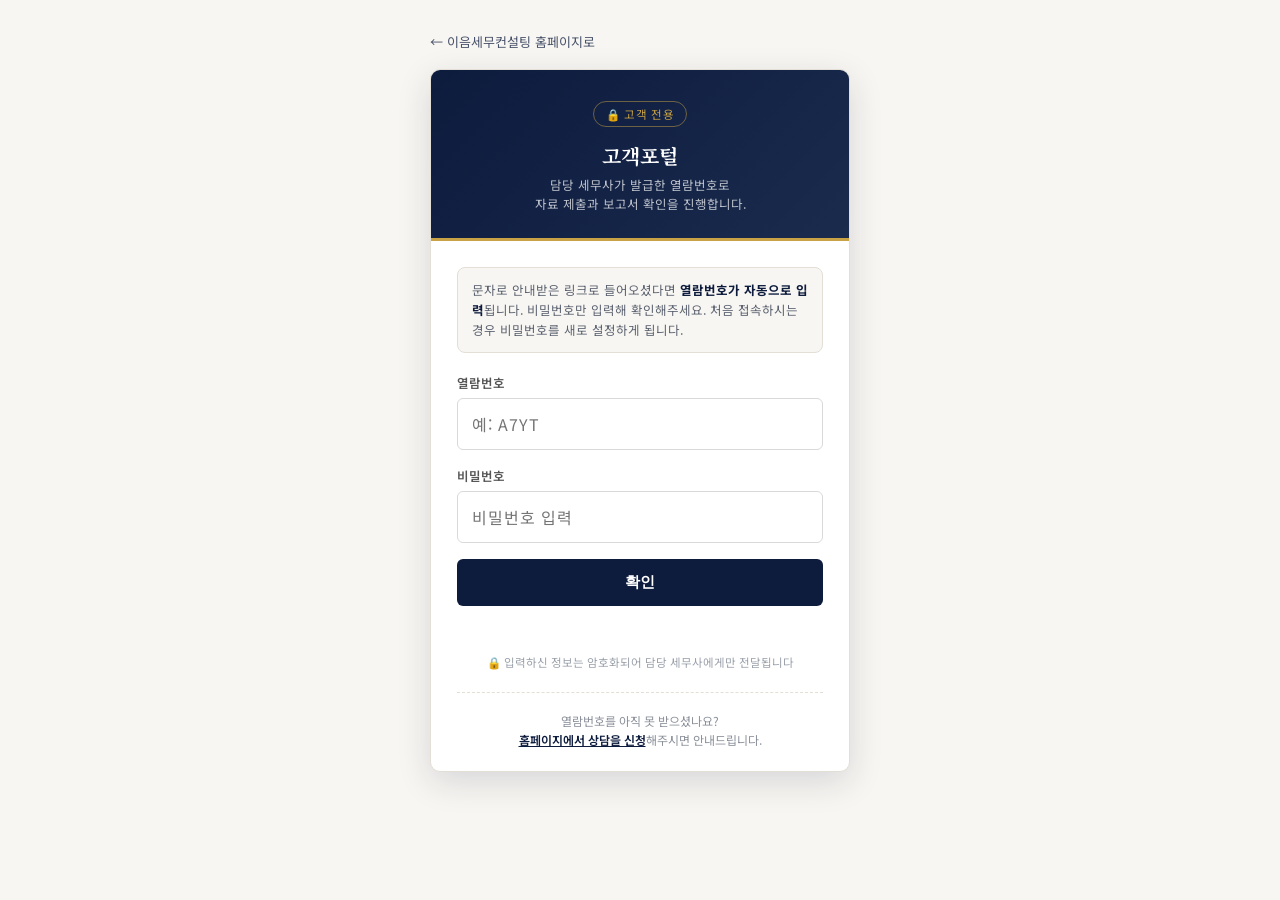
==== my/index.html @ 64a7f568 "고객포털(/my) 신설 및 홈페이지 nav에 진입 버튼 추가 - my.netax.kr을 흡수해 netax.kr/my/ 경로로 통합(로그인, 자료제출함, 보고서함) - 로그인 화면을" ====
<!DOCTYPE html>
<html lang="ko">
<head>
<meta charset="UTF-8">
<meta name="viewport" content="width=device-width, initial-scale=1.0">
<meta name="robots" content="noindex">
<title>고객포털 — 이음세무컨설팅</title>
<link rel="icon" type="image/svg+xml" href="data:image/svg+xml,%3Csvg xmlns='http://www.w3.org/2000/svg' viewBox='0 0 64 64'%3E%3Crect width='64' height='64' rx='14' fill='%231b2a41'/%3E%3Ctext x='32' y='45' font-family='Georgia,serif' font-size='34' font-weight='700' fill='%23c9a227' text-anchor='middle'%3EN%3C/text%3E%3C/svg%3E">
<link rel="preconnect" href="https://fonts.googleapis.com">
<link href="https://fonts.googleapis.com/css2?family=Noto+Sans+KR:wght@400;500;700&family=Noto+Serif+KR:wght@500;700&display=swap" rel="stylesheet">
<style>
  :root{
    --navy:#0D1B3D;
    --navy-light:#1A2B4D;
    --gold:#C8A244;
    --ink:#22293A;
    --paper:#F8F6F2;
    --line:#E3DFD6;
    --danger:#c0392b;
  }
  *{ box-sizing:border-box; margin:0; padding:0; }
  body{
    font-family:'Noto Sans KR', -apple-system, BlinkMacSystemFont, sans-serif;
    color:var(--ink);
    background:var(--paper);
    min-height:100vh;
    display:flex;
    flex-direction:column;
    align-items:center;
    padding:32px 16px;
  }
  h1,h2,.serif{ font-family:'Noto Serif KR', serif; }
  a{ color:inherit; }

  .back-link{
    width:100%; max-width:420px; margin-bottom:18px;
    font-size:13px; color:var(--navy); opacity:0.75; text-decoration:none;
    display:flex; align-items:center; gap:5px;
  }
  .back-link:hover{ opacity:1; text-decoration:underline; }

  .card{
    background:#fff;
    width:100%;
    max-width:420px;
    border-radius:10px;
    box-shadow:0 10px 34px rgba(13,27,61,0.14);
    overflow:hidden;
    border:1px solid var(--line);
  }
  .card-header{
    background:linear-gradient(135deg, var(--navy), var(--navy-light));
    border-bottom:3px solid var(--gold);
    color:#fff;
    padding:30px 26px 24px;
    text-align:center;
  }
  .card-header .badge{
    display:inline-flex; align-items:center; gap:6px;
    font-size:11.5px; letter-spacing:0.06em; color:var(--gold);
    border:1px solid rgba(200,162,68,0.5); border-radius:20px;
    padding:4px 12px; margin-bottom:14px;
  }
  .card-header h1{ font-size:20px; font-weight:700; margin-bottom:6px; }
  .card-header p{ font-size:12.5px; color:rgba(255,255,255,0.72); line-height:1.5; }

  .card-body{ padding:26px 26px 22px; }
  .intro{
    font-size:12.5px; color:#5b6270; line-height:1.6; background:#F8F6F2;
    border:1px solid var(--line); border-radius:8px; padding:12px 14px; margin-bottom:20px;
  }
  .intro b{ color:var(--navy); }

  label{ display:block; font-size:12.5px; font-weight:600; color:#555; margin-bottom:6px; }
  input{
    width:100%;
    padding:13px 14px;
    font-size:16px;
    border:1px solid #d9d9d9;
    border-radius:6px;
    margin-bottom:16px;
    letter-spacing:1px;
    font-family:inherit;
  }
  input:focus{ outline:none; border-color:var(--gold); box-shadow:0 0 0 3px rgba(200,162,68,0.15); }
  button{
    width:100%;
    padding:14px;
    font-size:15px;
    font-weight:700;
    color:#fff;
    background:var(--navy);
    border:none;
    border-radius:6px;
    cursor:pointer;
    transition:background .15s;
  }
  button:hover{ background:var(--navy-light); }
  button:disabled{ opacity:0.55; cursor:default; }

  .msg{ margin-top:14px; font-size:13px; text-align:center; min-height:18px; }
  .msg.error{ color:var(--danger); }
  .msg.info{ color:#555; }

  .footnote{
    margin-top:22px; padding-top:18px; border-top:1px dashed var(--line);
    font-size:12px; color:#8a8f99; text-align:center; line-height:1.6;
  }
  .footnote a{ color:var(--navy); font-weight:600; text-decoration:underline; }

  .secure-line{
    display:flex; align-items:center; justify-content:center; gap:6px;
    font-size:11.5px; color:#9aa0aa; margin-top:16px;
  }
</style>
</head>
<body>
  <a class="back-link" href="/">← 이음세무컨설팅 홈페이지로</a>

  <div class="card">
    <div class="card-header">
      <div class="badge">🔒 고객 전용</div>
      <h1>고객포털</h1>
      <p>담당 세무사가 발급한 열람번호로<br>자료 제출과 보고서 확인을 진행합니다.</p>
    </div>
    <div class="card-body">
      <div class="intro">
        문자로 안내받은 링크로 들어오셨다면 <b>열람번호가 자동으로 입력</b>됩니다. 비밀번호만 입력해 확인해주세요. 처음 접속하시는 경우 비밀번호를 새로 설정하게 됩니다.
      </div>
      <form id="loginForm">
        <label for="reportId">열람번호</label>
        <input id="reportId" maxlength="4" autocapitalize="characters" placeholder="예: A7YT" required>

        <label for="password" id="pwLabel">비밀번호</label>
        <input id="password" type="password" placeholder="비밀번호 입력" required>

        <button type="submit" id="submitBtn">확인</button>
      </form>
      <div class="msg" id="msg"></div>

      <div class="secure-line">🔒 입력하신 정보는 암호화되어 담당 세무사에게만 전달됩니다</div>

      <div class="footnote">
        열람번호를 아직 못 받으셨나요?<br>
        <a href="/">홈페이지에서 상담을 신청</a>해주시면 안내드립니다.
      </div>
    </div>
  </div>

  <script src="/my/config.js"></script>
  <script>
    const form = document.getElementById('loginForm');
    const msgEl = document.getElementById('msg');
    const pwLabel = document.getElementById('pwLabel');
    const submitBtn = document.getElementById('submitBtn');
    let isSetupMode = false;

    // 문자로 보내는 안내 링크(https://netax.kr/my/?report_id=XXXX)를 누르고 들어오면 열람번호를
    // 직접 입력하지 않아도 되게 자동으로 채워준다.
    (function prefillReportId(){
      const params = new URLSearchParams(location.search);
      const fromUrl = (params.get('report_id') || '').trim().toUpperCase();
      if (fromUrl) {
        document.getElementById('reportId').value = fromUrl;
        document.getElementById('password').focus();
      }
    })();

    function showMsg(text, type) {
      msgEl.textContent = text || '';
      msgEl.className = 'msg' + (type ? ' ' + type : '');
    }

    form.addEventListener('submit', async (e) => {
      e.preventDefault();
      const reportId = document.getElementById('reportId').value.trim().toUpperCase();
      const password = document.getElementById('password').value;
      if (!reportId || !password) return;

      submitBtn.disabled = true;
      showMsg('확인 중입니다...', 'info');

      try {
        const passwordHash = await sha256Hex(password);
        const result = await callGas({ action: 'login', report_id: reportId, password_hash: passwordHash });

        if (result.needs_setup) {
          isSetupMode = true;
          pwLabel.textContent = '최초 접속입니다. 사용할 비밀번호를 설정해주세요';
          showMsg(result.customer_name + '님, 비밀번호를 설정해주세요.', 'info');
          document.getElementById('password').value = '';
          submitBtn.disabled = false;
          return;
        }
        if (!result.success) {
          showMsg(result.message || '오류가 발생했습니다.', 'error');
          submitBtn.disabled = false;
          return;
        }

        saveSession({
          report_id: reportId,
          password_hash: passwordHash,
          customer_name: result.customer_name,
          case_name: result.case_name
        });

        showMsg(result.customer_name + '님, 확인되었습니다.', 'info');
        renderMenu();
      } catch (err) {
        showMsg('연결 중 오류가 발생했습니다: ' + err.message, 'error');
        submitBtn.disabled = false;
      }
    });

    function renderMenu() {
      document.querySelector('.card-body').innerHTML = `
        <div style="text-align:center;">
          <p style="margin-bottom:20px;color:#555;font-size:13.5px;">이용하실 메뉴를 선택해주세요.</p>
          <button style="margin-bottom:12px;" onclick="location.href='/my/upload/'">📤 자료제출함</button>
          <button style="background:#555;" onclick="location.href='/my/report/'">📄 보고서함</button>
        </div>
      `;
    }

    // 이미 로그인 세션이 있으면 바로 메뉴 표시
    (function initFromSession() {
      const s = loadSession();
      if (s && s.report_id && s.password_hash) {
        renderMenu();
      }
    })();
  </script>
</body>
</html>
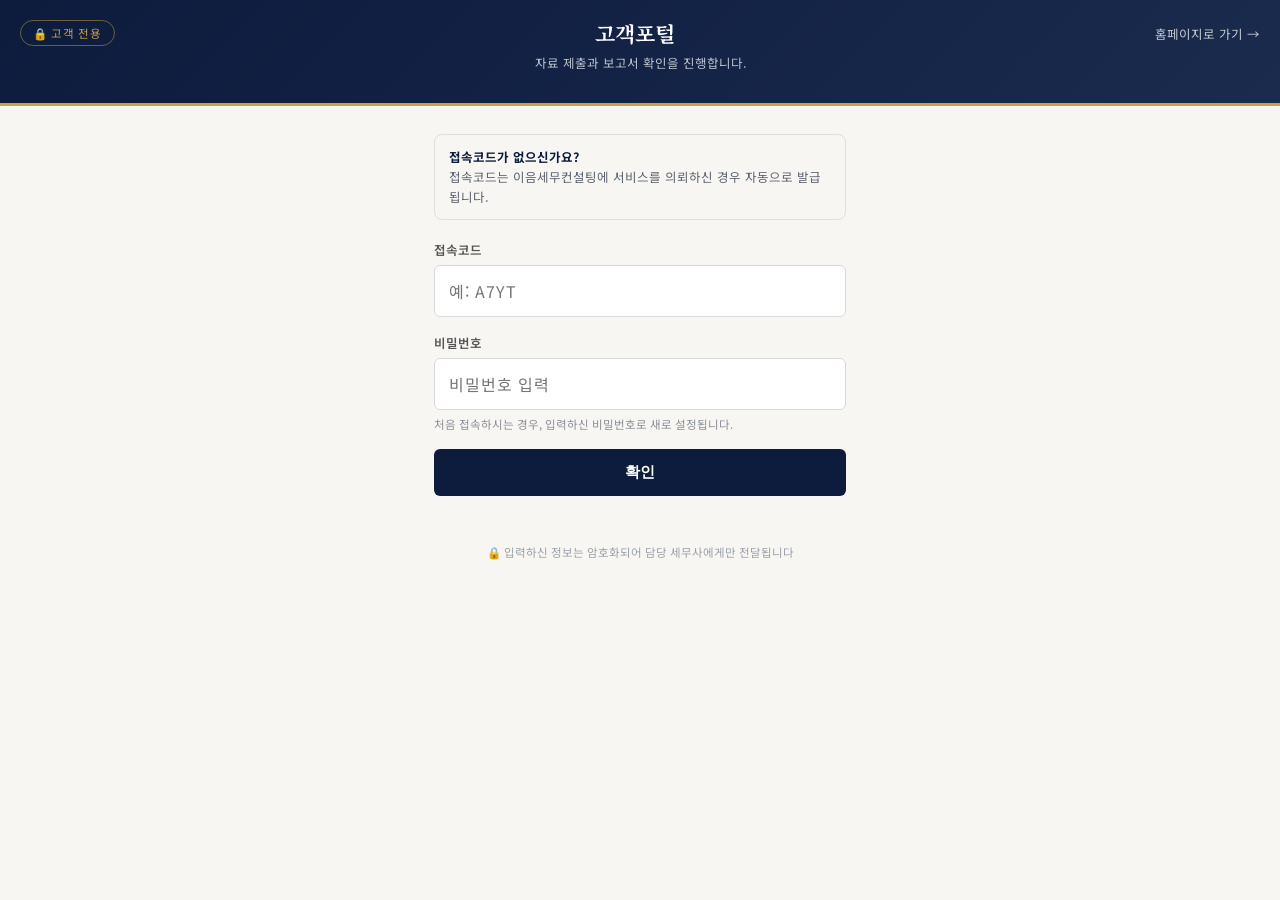
==== commit bf1fafec: "고객포털(/my) 상담프로세스 전자보고서 삭제, 용어 접속코드로 통일, 레이아웃 전면 개선 - 홈페이지 상담프로세스에서 rpt.netax.kr 연동용 전자보고서 버튼 삭제(기능 폐" ====
--- a/my/index.html
+++ b/my/index.html
@@ -19,6 +19,7 @@
     --danger:#c0392b;
   }
   *{ box-sizing:border-box; margin:0; padding:0; }
+  html, body{ height:100%; }
   body{
     font-family:'Noto Sans KR', -apple-system, BlinkMacSystemFont, sans-serif;
     color:var(--ink);
@@ -26,45 +27,44 @@
     min-height:100vh;
     display:flex;
     flex-direction:column;
-    align-items:center;
-    padding:32px 16px;
   }
   h1,h2,.serif{ font-family:'Noto Serif KR', serif; }
   a{ color:inherit; }
 
-  .back-link{
-    width:100%; max-width:420px; margin-bottom:18px;
-    font-size:13px; color:var(--navy); opacity:0.75; text-decoration:none;
-    display:flex; align-items:center; gap:5px;
-  }
-  .back-link:hover{ opacity:1; text-decoration:underline; }
-
-  .card{
-    background:#fff;
-    width:100%;
-    max-width:420px;
-    border-radius:10px;
-    box-shadow:0 10px 34px rgba(13,27,61,0.14);
-    overflow:hidden;
-    border:1px solid var(--line);
-  }
-  .card-header{
+  .portal-header{
+    width:100%;
     background:linear-gradient(135deg, var(--navy), var(--navy-light));
     border-bottom:3px solid var(--gold);
     color:#fff;
-    padding:30px 26px 24px;
+    padding:18px 20px 30px;
     text-align:center;
   }
-  .card-header .badge{
-    display:inline-flex; align-items:center; gap:6px;
+  .title-row{
+    display:flex; align-items:center; justify-content:space-between; gap:10px;
+    margin-bottom:6px;
+  }
+  .back-link{
+    display:inline-flex; align-items:center; gap:5px; flex-shrink:0;
+    font-size:12.5px; color:rgba(255,255,255,0.75); text-decoration:none;
+  }
+  .back-link:hover{ color:#fff; text-decoration:underline; }
+
+  .badge{
+    display:inline-flex; align-items:center; gap:6px; flex-shrink:0;
     font-size:11.5px; letter-spacing:0.06em; color:var(--gold);
     border:1px solid rgba(200,162,68,0.5); border-radius:20px;
-    padding:4px 12px; margin-bottom:14px;
-  }
-  .card-header h1{ font-size:20px; font-weight:700; margin-bottom:6px; }
-  .card-header p{ font-size:12.5px; color:rgba(255,255,255,0.72); line-height:1.5; }
-
-  .card-body{ padding:26px 26px 22px; }
+    padding:4px 12px;
+  }
+  .title-row h1{ flex:1; font-size:21px; font-weight:700; }
+  .portal-header p{ font-size:12.5px; color:rgba(255,255,255,0.72); line-height:1.5; }
+
+  .card-body{
+    flex:1;
+    width:100%;
+    max-width:460px;
+    margin:0 auto;
+    padding:28px 24px 40px;
+  }
   .intro{
     font-size:12.5px; color:#5b6270; line-height:1.6; background:#F8F6F2;
     border:1px solid var(--line); border-radius:8px; padding:12px 14px; margin-bottom:20px;
@@ -72,6 +72,7 @@
   .intro b{ color:var(--navy); }
 
   label{ display:block; font-size:12.5px; font-weight:600; color:#555; margin-bottom:6px; }
+  .pw-hint{ font-size:11.5px; color:#8a8f99; margin:-10px 0 16px; line-height:1.5; }
   input{
     width:100%;
     padding:13px 14px;
@@ -102,12 +103,6 @@
   .msg.error{ color:var(--danger); }
   .msg.info{ color:#555; }
 
-  .footnote{
-    margin-top:22px; padding-top:18px; border-top:1px dashed var(--line);
-    font-size:12px; color:#8a8f99; text-align:center; line-height:1.6;
-  }
-  .footnote a{ color:var(--navy); font-weight:600; text-decoration:underline; }
-
   .secure-line{
     display:flex; align-items:center; justify-content:center; gap:6px;
     font-size:11.5px; color:#9aa0aa; margin-top:16px;
@@ -115,37 +110,36 @@
 </style>
 </head>
 <body>
-  <a class="back-link" href="/">← 이음세무컨설팅 홈페이지로</a>
-
-  <div class="card">
-    <div class="card-header">
+  <header class="portal-header">
+    <div class="title-row">
       <div class="badge">🔒 고객 전용</div>
       <h1>고객포털</h1>
-      <p>담당 세무사가 발급한 열람번호로<br>자료 제출과 보고서 확인을 진행합니다.</p>
+      <a class="back-link" href="/">홈페이지로 가기 →</a>
     </div>
-    <div class="card-body">
-      <div class="intro">
-        문자로 안내받은 링크로 들어오셨다면 <b>열람번호가 자동으로 입력</b>됩니다. 비밀번호만 입력해 확인해주세요. 처음 접속하시는 경우 비밀번호를 새로 설정하게 됩니다.
+    <p>자료 제출과 보고서 확인을 진행합니다.</p>
+  </header>
+
+  <main class="card-body">
+      <div class="intro" id="noCodeIntro" style="display:none;">
+        <b>접속코드가 없으신가요?</b><br>
+        접속코드는 이음세무컨설팅에 서비스를 의뢰하신 경우 자동으로 발급됩니다.
       </div>
       <form id="loginForm">
-        <label for="reportId">열람번호</label>
-        <input id="reportId" maxlength="4" autocapitalize="characters" placeholder="예: A7YT" required>
+        <div id="codeFieldWrap">
+          <label for="reportId">접속코드</label>
+          <input id="reportId" maxlength="4" autocapitalize="characters" placeholder="예: A7YT" required>
+        </div>
 
         <label for="password" id="pwLabel">비밀번호</label>
         <input id="password" type="password" placeholder="비밀번호 입력" required>
+        <div class="pw-hint" id="pwHint">처음 접속하시는 경우, 입력하신 비밀번호로 새로 설정됩니다.</div>
 
         <button type="submit" id="submitBtn">확인</button>
       </form>
       <div class="msg" id="msg"></div>
 
       <div class="secure-line">🔒 입력하신 정보는 암호화되어 담당 세무사에게만 전달됩니다</div>
-
-      <div class="footnote">
-        열람번호를 아직 못 받으셨나요?<br>
-        <a href="/">홈페이지에서 상담을 신청</a>해주시면 안내드립니다.
-      </div>
-    </div>
-  </div>
+  </main>
 
   <script src="/my/config.js"></script>
   <script>
@@ -155,14 +149,19 @@
     const submitBtn = document.getElementById('submitBtn');
     let isSetupMode = false;
 
-    // 문자로 보내는 안내 링크(https://netax.kr/my/?report_id=XXXX)를 누르고 들어오면 열람번호를
-    // 직접 입력하지 않아도 되게 자동으로 채워준다.
+    // 고객은 항상 문자로 받은 링크(https://netax.kr/my/?report_id=XXXX)로 들어오므로,
+    // 접속코드 입력칸은 평소엔 아예 숨기고 비밀번호만 입력하면 되게 한다.
+    // 만약 링크 없이(코드 없이) 직접 들어온 경우에만 접속코드 입력칸과 안내문구를 보여준다.
     (function prefillReportId(){
       const params = new URLSearchParams(location.search);
       const fromUrl = (params.get('report_id') || '').trim().toUpperCase();
       if (fromUrl) {
         document.getElementById('reportId').value = fromUrl;
+        document.getElementById('codeFieldWrap').style.display = 'none';
+        document.getElementById('reportId').required = false;
         document.getElementById('password').focus();
+      } else {
+        document.getElementById('noCodeIntro').style.display = '';
       }
     })();
 
@@ -187,6 +186,7 @@
         if (result.needs_setup) {
           isSetupMode = true;
           pwLabel.textContent = '최초 접속입니다. 사용할 비밀번호를 설정해주세요';
+          document.getElementById('pwHint').style.display = 'none';
           showMsg(result.customer_name + '님, 비밀번호를 설정해주세요.', 'info');
           document.getElementById('password').value = '';
           submitBtn.disabled = false;
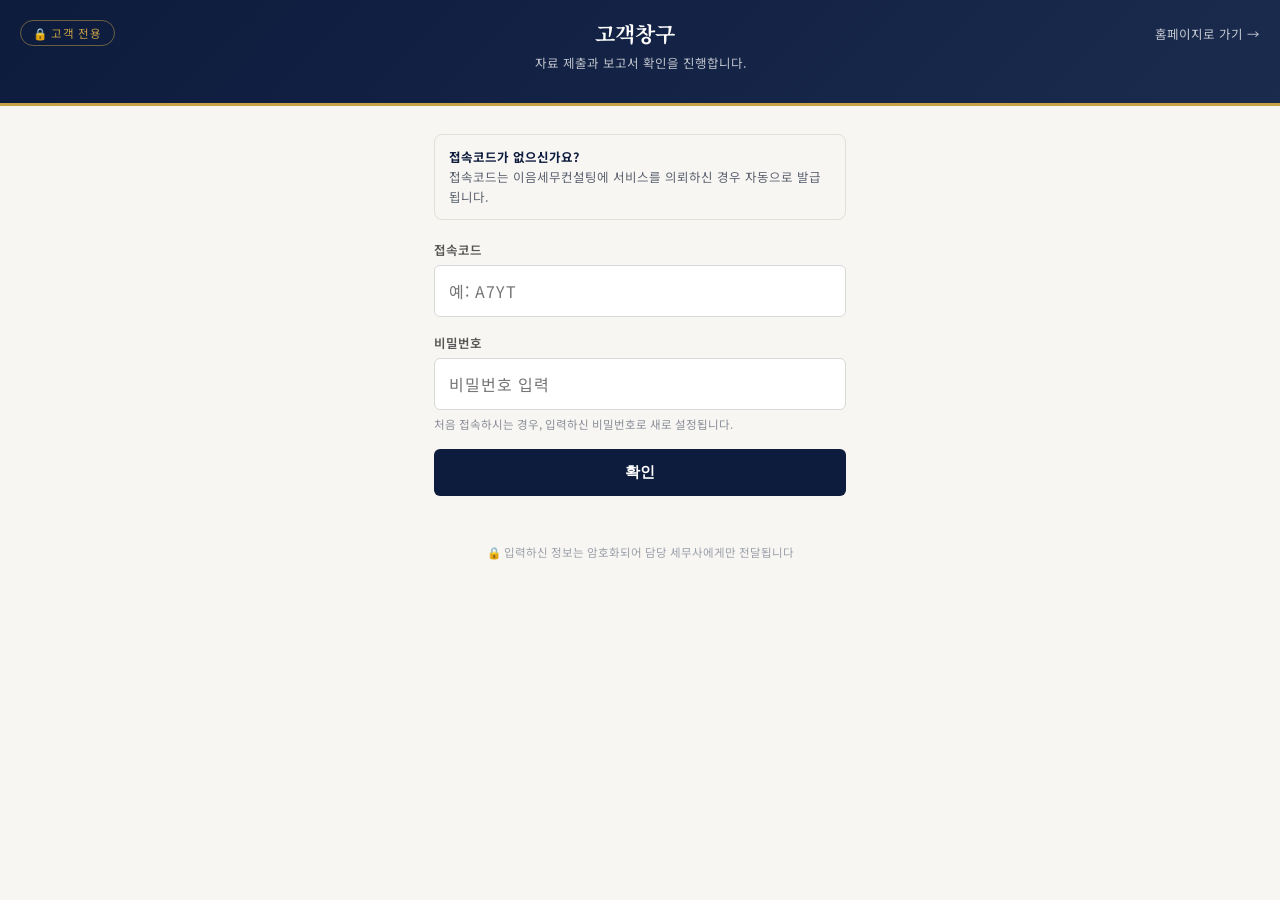
==== commit 68c1612a: "고객포털 명칭을 고객창구로 변경 연령대 있는 고객에게 "포털"이 낯설 수 있다는 판단 하에, 은행/관공서에서 익숙한 "창구"로 용어를 통일했다." ====
--- a/my/index.html
+++ b/my/index.html
@@ -4,7 +4,7 @@
 <meta charset="UTF-8">
 <meta name="viewport" content="width=device-width, initial-scale=1.0">
 <meta name="robots" content="noindex">
-<title>고객포털 — 이음세무컨설팅</title>
+<title>고객창구 — 이음세무컨설팅</title>
 <link rel="icon" type="image/svg+xml" href="data:image/svg+xml,%3Csvg xmlns='http://www.w3.org/2000/svg' viewBox='0 0 64 64'%3E%3Crect width='64' height='64' rx='14' fill='%231b2a41'/%3E%3Ctext x='32' y='45' font-family='Georgia,serif' font-size='34' font-weight='700' fill='%23c9a227' text-anchor='middle'%3EN%3C/text%3E%3C/svg%3E">
 <link rel="preconnect" href="https://fonts.googleapis.com">
 <link href="https://fonts.googleapis.com/css2?family=Noto+Sans+KR:wght@400;500;700&family=Noto+Serif+KR:wght@500;700&display=swap" rel="stylesheet">
@@ -113,7 +113,7 @@
   <header class="portal-header">
     <div class="title-row">
       <div class="badge">🔒 고객 전용</div>
-      <h1>고객포털</h1>
+      <h1>고객창구</h1>
       <a class="back-link" href="/">홈페이지로 가기 →</a>
     </div>
     <p>자료 제출과 보고서 확인을 진행합니다.</p>
